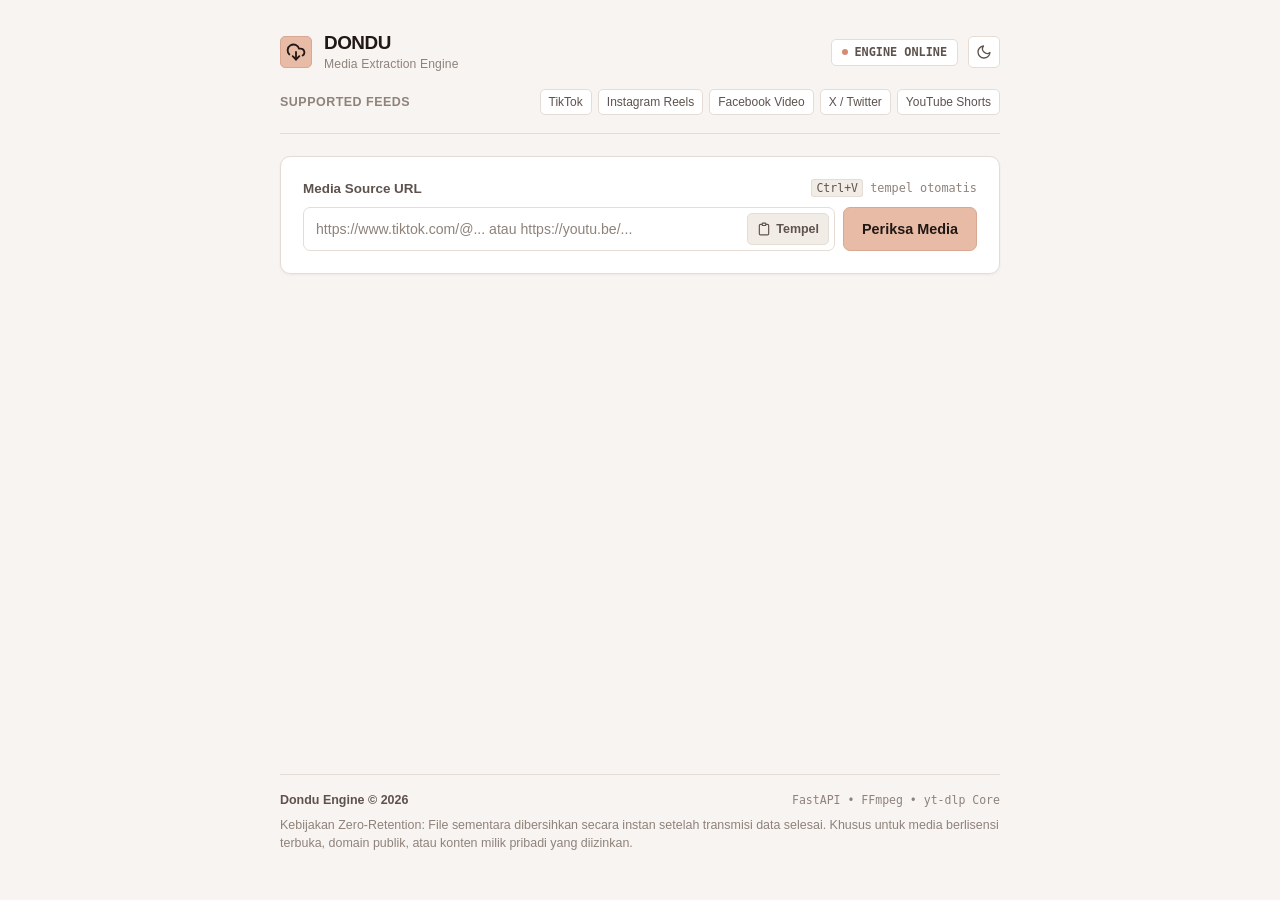
==== static/index.html @ 4f17fe21 "feat(ui): eliminate green and gradients, adopt flat #E8BBA6 palette, remove boilerplate and enforce " ====
<!DOCTYPE html>
<html lang="id">
<head>
  <meta charset="UTF-8" />
  <meta name="viewport" content="width=device-width, initial-scale=1.0" />
  <meta name="description" content="Dondu — Enterprise Media Transcoding & Downloader untuk TikTok, Instagram, Facebook, X, dan YouTube." />
  <meta name="theme-color" content="#E8BBA6" />
  <title>Dondu — Media Extraction &amp; Transcoding Engine</title>
  <link rel="stylesheet" href="/static/styles.css" />
</head>
<body>
  <div class="page-shell">
    <!-- Header & Brand Bar -->
    <header class="site-header">
      <div class="header-top">
        <a href="/" class="brand-block" aria-label="Dondu Beranda">
          <div class="brand-mark" aria-hidden="true">
            <svg viewBox="0 0 24 24" width="20" height="20" fill="none" stroke="currentColor" stroke-width="2.2" stroke-linecap="round" stroke-linejoin="round">
              <path d="M4 14.899A7 7 0 1 1 15.71 8h1.79a4.5 4.5 0 0 1 2.5 8.242"></path>
              <path d="M12 12v9"></path>
              <path d="m8 17 4 4 4-4"></path>
            </svg>
          </div>
          <div class="brand-text">
            <span class="brand-wordmark">DONDU</span>
            <span class="brand-sub">Media Extraction Engine</span>
          </div>
        </a>

        <div class="header-meta">
          <div class="status-badge" title="Status Layanan">
            <span class="status-indicator" aria-hidden="true"></span>
            <span>ENGINE ONLINE</span>
          </div>
          <button type="button" id="themeToggleBtn" class="theme-toggle" aria-label="Ganti mode tampilan" title="Ganti tema tampilan">
            <svg class="icon-sun" viewBox="0 0 24 24" width="16" height="16" fill="none" stroke="currentColor" stroke-width="2" stroke-linecap="round" stroke-linejoin="round" aria-hidden="true">
              <circle cx="12" cy="12" r="4"></circle>
              <path d="M12 2v2M12 20v2M4.93 4.93l1.41 1.41M17.66 17.66l1.41 1.41M2 12h2M20 12h2M6.34 17.66l-1.41 1.41M19.07 4.93l-1.41 1.41"></path>
            </svg>
            <svg class="icon-moon" viewBox="0 0 24 24" width="16" height="16" fill="none" stroke="currentColor" stroke-width="2" stroke-linecap="round" stroke-linejoin="round" aria-hidden="true">
              <path d="M21 12.79A9 9 0 1 1 11.21 3 7 7 0 0 0 21 12.79z"></path>
            </svg>
            <span class="sr-only">Tema</span>
          </button>
        </div>
      </div>

      <!-- Platform Matrix Support -->
      <div class="platform-row" aria-label="Platform yang didukung">
        <span class="platform-label">Supported Feeds</span>
        <div class="platform-chips">
          <span class="chip">TikTok</span>
          <span class="chip">Instagram Reels</span>
          <span class="chip">Facebook Video</span>
          <span class="chip">X / Twitter</span>
          <span class="chip">YouTube Shorts</span>
        </div>
      </div>
    </header>

    <!-- Main Workspace -->
    <main class="main-content">
      <!-- Search & Inspection Terminal -->
      <section class="card search-card" aria-labelledby="searchHeaderTitle">
        <div class="search-header">
          <label for="urlInput" id="searchHeaderTitle" class="input-label">Media Source URL</label>
          <span id="shortcutHint" class="shortcut-hint"><kbd>Ctrl+V</kbd> tempel otomatis</span>
        </div>
        <form id="checkForm" novalidate>
          <div class="input-group">
            <div class="input-wrapper">
              <input
                type="url"
                id="urlInput"
                name="url"
                class="url-input"
                placeholder="https://www.tiktok.com/@... atau https://youtu.be/..."
                autocomplete="off"
                autocapitalize="off"
                spellcheck="false"
                required
              />
              <button
                type="button"
                id="pasteInputBtn"
                class="paste-action-btn"
                aria-label="Tempel tautan dari clipboard"
                title="Tempel dari clipboard"
              >
                <svg viewBox="0 0 24 24" width="14" height="14" fill="none" stroke="currentColor" stroke-width="2" stroke-linecap="round" stroke-linejoin="round" aria-hidden="true">
                  <rect x="9" y="2" width="6" height="4" rx="1"></rect>
                  <path d="M8 4H6a2 2 0 0 0-2 2v14a2 2 0 0 0 2 2h12a2 2 0 0 0 2-2V6a2 2 0 0 0-2-2h-2"></path>
                </svg>
                <span>Tempel</span>
              </button>
              <button
                type="button"
                id="clearInputBtn"
                class="clear-action-btn hidden"
                aria-label="Bersihkan tautan"
                title="Hapus tautan"
              >
                <svg viewBox="0 0 24 24" width="14" height="14" fill="none" stroke="currentColor" stroke-width="2" stroke-linecap="round" stroke-linejoin="round">
                  <line x1="18" y1="6" x2="6" y2="18"></line>
                  <line x1="6" y1="6" x2="18" y2="18"></line>
                </svg>
              </button>
            </div>

            <button type="submit" id="checkBtn" class="btn btn-primary btn-inspect">
              <span id="checkBtnSpinner" class="spinner hidden" aria-hidden="true"></span>
              <span id="checkBtnText">Periksa Media</span>
            </button>
          </div>
        </form>

        <!-- System Notification / Error Alert -->
        <div id="alertBox" class="alert-box hidden" role="alert" aria-live="polite">
          <svg class="alert-icon" viewBox="0 0 24 24" width="18" height="18" fill="none" stroke="currentColor" stroke-width="2" stroke-linecap="round" stroke-linejoin="round" aria-hidden="true">
            <circle cx="12" cy="12" r="10"></circle>
            <line x1="12" y1="8" x2="12" y2="12"></line>
            <line x1="12" y1="16" x2="12.01" y2="16"></line>
          </svg>
          <p id="alertMessage" class="alert-text"></p>
        </div>
      </section>

      <!-- Media Inspector & Transcoding Controls -->
      <section id="previewSection" class="card preview-card hidden" aria-live="polite">
        <div class="inspector-grid">
          <div class="thumbnail-panel">
            <img id="previewThumbnail" class="thumbnail-img hidden" alt="Thumbnail pratinjau media" referrerpolicy="no-referrer" />
            <div id="thumbnailFallback" class="thumbnail-fallback" aria-hidden="true">
              <svg viewBox="0 0 48 48" width="38" height="38" fill="none" stroke="currentColor" stroke-width="2" stroke-linecap="round" stroke-linejoin="round">
                <rect x="6" y="10" width="36" height="28" rx="4"></rect>
                <polygon points="20 18 31 24 20 30 20 18"></polygon>
              </svg>
            </div>
            <span id="previewDuration" class="badge-duration">00:00</span>
          </div>

          <div class="specs-panel">
            <div class="meta-header-row">
              <span id="previewPlatform" class="badge-platform">YOUTUBE</span>
            </div>
            <h2 id="previewTitle" class="media-title">Judul Media</h2>
            <p id="previewUploader" class="media-uploader">Kreator</p>
            <div class="specs-table">
              <span class="spec-key">Output Codec:</span>
              <span class="spec-val" id="specCodec">H.264 / AAC Universal</span>
              <span class="spec-key">Status Aliran:</span>
              <span class="spec-val" id="specStatus">Verified &amp; Ready</span>
            </div>
          </div>
        </div>

        <hr class="divider" />

        <!-- Format & Quality Configuration -->
        <div class="transcode-grid">
          <div class="control-field">
            <span class="control-label" id="formatToggleLabel">Format Ekstraksi</span>
            <div class="segmented-control" role="tablist" aria-labelledby="formatToggleLabel">
              <button
                type="button"
                id="toggleVideoBtn"
                class="segment-btn active"
                role="tab"
                aria-selected="true"
                data-format="video"
              >
                <svg viewBox="0 0 24 24" width="16" height="16" fill="none" stroke="currentColor" stroke-width="2" stroke-linecap="round" stroke-linejoin="round" aria-hidden="true">
                  <rect x="2" y="4" width="20" height="16" rx="3"></rect>
                  <polygon points="10 9 15 12 10 15 10 9"></polygon>
                </svg>
                <span>Video (MP4)</span>
              </button>
              <button
                type="button"
                id="toggleAudioBtn"
                class="segment-btn"
                role="tab"
                aria-selected="false"
                data-format="audio"
              >
                <svg viewBox="0 0 24 24" width="16" height="16" fill="none" stroke="currentColor" stroke-width="2" stroke-linecap="round" stroke-linejoin="round" aria-hidden="true">
                  <path d="M9 18V5l12-2v13"></path>
                  <circle cx="6" cy="18" r="3"></circle>
                  <circle cx="18" cy="16" r="3"></circle>
                </svg>
                <span>Audio (MP3)</span>
              </button>
            </div>
          </div>

          <div class="control-field">
            <label for="qualitySelect" id="qualitySelectLabel" class="control-label">Resolusi Video</label>
            <div class="select-wrapper">
              <select id="qualitySelect" class="quality-select"></select>
              <svg class="select-chevron" viewBox="0 0 24 24" width="16" height="16" fill="none" stroke="currentColor" stroke-width="2" stroke-linecap="round" stroke-linejoin="round" aria-hidden="true">
                <polyline points="6 9 12 15 18 9"></polyline>
              </svg>
            </div>
          </div>
        </div>

        <!-- Pipeline Real-Time Progress Track (Solid Flat) -->
        <div id="progressContainer" class="pipeline-card hidden" aria-live="polite">
          <div class="pipeline-header">
            <span id="progressStatusText" class="pipeline-status">Menyiapkan pipeline unduhan...</span>
            <span id="progressPercentText" class="pipeline-percent">0%</span>
          </div>
          <div class="progress-track" role="progressbar" aria-valuemin="0" aria-valuemax="100" aria-valuenow="0" id="progressBarTrack">
            <div id="progressBarFill" class="progress-fill" style="width: 0%"></div>
          </div>
        </div>

        <!-- Primary Execution Button -->
        <button type="button" id="downloadBtn" class="btn btn-primary btn-download">
          <svg id="downloadBtnIcon" viewBox="0 0 24 24" width="18" height="18" fill="none" stroke="currentColor" stroke-width="2.2" stroke-linecap="round" stroke-linejoin="round" aria-hidden="true">
            <path d="M21 15v4a2 2 0 0 1-2 2H5a2 2 0 0 1-2-2v-4"></path>
            <polyline points="7 10 12 15 17 10"></polyline>
            <line x1="12" y1="15" x2="12" y2="3"></line>
          </svg>
          <span id="downloadBtnSpinner" class="spinner hidden" aria-hidden="true"></span>
          <span id="downloadBtnText">Mulai Unduh &amp; Transcoding</span>
        </button>
      </section>
    </main>

    <!-- Enterprise Footer & Compliance -->
    <footer class="site-footer">
      <div class="footer-top-row">
        <span class="footer-copy">Dondu Engine &copy; <span id="currentYear">2026</span></span>
        <span class="footer-specs">FastAPI &bull; FFmpeg &bull; yt-dlp Core</span>
      </div>
      <p class="footer-legal">
        Kebijakan Zero-Retention: File sementara dibersihkan secara instan setelah transmisi data selesai. Khusus untuk media berlisensi terbuka, domain publik, atau konten milik pribadi yang diizinkan.
      </p>
    </footer>
  </div>

  <script src="/static/app.js"></script>
</body>
</html>
---- static/styles.css ----
:root {
  /* Brand Accent: Solid Warm Terracotta/Peach from Reference Image (Strictly Flat, No Gradients) */
  --accent: #E8BBA6;
  --accent-hover: #DFAD97;
  --accent-active: #D49D87;
  --accent-dark: #A85A42;
  --accent-soft: rgba(232, 187, 166, 0.22);
  --accent-border: #D8A892;
  --accent-contrast: #211815;

  /* Status Colors (Solid Flat) */
  --status-online: #D68C72;
  --danger-bg: #FDF3F2;
  --danger-border: #F3C7C2;
  --danger-text: #96281D;

  /* Light Theme (Default) */
  --bg-page: #F8F4F1;
  --bg-card: #FFFFFF;
  --bg-subtle: #F2ECE7;
  --bg-input: #FFFFFF;
  --text-primary: #211815;
  --text-secondary: #5E524D;
  --text-muted: #8E827B;
  --border-color: #E5DCD6;
  --border-focus: #C7795D;
  --focus-ring: rgba(199, 121, 93, 0.25);
  --shadow-card: 0 1px 3px rgba(33, 24, 21, 0.05);
  --shadow-sm: 0 1px 2px rgba(33, 24, 21, 0.04);

  /* Enterprise Geometric Radii */
  --radius-lg: 10px;
  --radius-md: 7px;
  --radius-sm: 5px;

  /* Font Stacks */
  --font-sans: -apple-system, BlinkMacSystemFont, "Segoe UI", Roboto, "Inter", "Helvetica Neue", Arial, sans-serif;
  --font-mono: ui-monospace, "SF Mono", "Segoe UI Mono", Menlo, Consolas, monospace;
}

@media (prefers-color-scheme: dark) {
  :root:not([data-theme="light"]) {
    --bg-page: #151211;
    --bg-card: #1D1817;
    --bg-subtle: #26201E;
    --bg-input: #191413;
    --text-primary: #F7F2EF;
    --text-secondary: #C6BBB5;
    --text-muted: #8F827B;
    --border-color: #312724;
    --border-focus: #E8BBA6;
    --focus-ring: rgba(232, 187, 166, 0.3);
    --shadow-card: 0 1px 3px rgba(0, 0, 0, 0.4);
    --shadow-sm: 0 1px 2px rgba(0, 0, 0, 0.3);

    --danger-bg: #2D1614;
    --danger-border: #57221E;
    --danger-text: #FCA5A5;

    --accent-contrast: #181210;
    --accent-soft: rgba(232, 187, 166, 0.16);
    --accent-border: rgba(232, 187, 166, 0.38);
    --accent-hover: #F0C7B5;
    --accent-active: #DDAA95;
  }
}

:root[data-theme="dark"] {
  --bg-page: #151211;
  --bg-card: #1D1817;
  --bg-subtle: #26201E;
  --bg-input: #191413;
  --text-primary: #F7F2EF;
  --text-secondary: #C6BBB5;
  --text-muted: #8F827B;
  --border-color: #312724;
  --border-focus: #E8BBA6;
  --focus-ring: rgba(232, 187, 166, 0.3);
  --shadow-card: 0 1px 3px rgba(0, 0, 0, 0.4);
  --shadow-sm: 0 1px 2px rgba(0, 0, 0, 0.3);

  --danger-bg: #2D1614;
  --danger-border: #57221E;
  --danger-text: #FCA5A5;

  --accent-contrast: #181210;
  --accent-soft: rgba(232, 187, 166, 0.16);
  --accent-border: rgba(232, 187, 166, 0.38);
  --accent-hover: #F0C7B5;
  --accent-active: #DDAA95;
}

*,
*::before,
*::after {
  box-sizing: border-box;
  margin: 0;
  padding: 0;
}

html {
  font-family: var(--font-sans);
  -webkit-text-size-adjust: 100%;
  color-scheme: light dark;
}

:root[data-theme="light"] {
  color-scheme: light;
}

:root[data-theme="dark"] {
  color-scheme: dark;
}

body {
  background-color: var(--bg-page);
  color: var(--text-primary);
  min-height: 100dvh;
  line-height: 1.5;
  -webkit-font-smoothing: antialiased;
  -moz-osx-font-smoothing: grayscale;
}

.sr-only {
  position: absolute;
  width: 1px;
  height: 1px;
  padding: 0;
  margin: -1px;
  overflow: hidden;
  clip: rect(0, 0, 0, 0);
  white-space: nowrap;
  border: 0;
}

.hidden {
  display: none !important;
}

/* Page Shell & Architecture */
.page-shell {
  max-width: 760px;
  margin: 0 auto;
  padding: 24px 16px 36px;
  min-height: 100dvh;
  display: flex;
  flex-direction: column;
  gap: 20px;
}

/* Header & Top Bar */
.site-header {
  display: flex;
  flex-direction: column;
  gap: 16px;
  border-bottom: 1px solid var(--border-color);
  padding-bottom: 18px;
}

.header-top {
  display: flex;
  align-items: center;
  justify-content: space-between;
  width: 100%;
}

.brand-block {
  display: flex;
  align-items: center;
  gap: 12px;
  text-decoration: none;
  color: var(--text-primary);
}

.brand-mark {
  width: 32px;
  height: 32px;
  background-color: var(--accent);
  color: var(--accent-contrast);
  border: 1px solid var(--accent-border);
  border-radius: var(--radius-sm);
  display: inline-flex;
  align-items: center;
  justify-content: center;
  flex-shrink: 0;
}

.brand-text {
  display: flex;
  flex-direction: column;
}

.brand-wordmark {
  font-size: 1.18rem;
  font-weight: 700;
  letter-spacing: -0.025em;
  line-height: 1.2;
}

.brand-sub {
  font-size: 0.76rem;
  font-weight: 500;
  color: var(--text-muted);
  letter-spacing: 0.01em;
}

.header-meta {
  display: flex;
  align-items: center;
  gap: 10px;
}

.status-badge {
  display: inline-flex;
  align-items: center;
  gap: 6px;
  font-size: 0.74rem;
  font-weight: 600;
  color: var(--text-secondary);
  background-color: var(--bg-card);
  border: 1px solid var(--border-color);
  padding: 4px 10px;
  border-radius: var(--radius-sm);
  font-family: var(--font-mono);
}

.status-indicator {
  width: 6px;
  height: 6px;
  border-radius: 50%;
  background-color: var(--status-online);
  display: inline-block;
}

.theme-toggle {
  background-color: var(--bg-card);
  color: var(--text-secondary);
  border: 1px solid var(--border-color);
  border-radius: var(--radius-sm);
  width: 32px;
  height: 32px;
  display: inline-flex;
  align-items: center;
  justify-content: center;
  cursor: pointer;
  transition: border-color 0.15s ease, color 0.15s ease;
}

.theme-toggle:hover {
  border-color: var(--border-focus);
  color: var(--text-primary);
}

:root[data-theme="dark"] .icon-moon {
  display: none;
}

:root[data-theme="light"] .icon-sun {
  display: none;
}

@media (prefers-color-scheme: dark) {
  :root:not([data-theme="light"]) .icon-moon {
    display: none;
  }
}

@media (prefers-color-scheme: light) {
  :root:not([data-theme="dark"]) .icon-sun {
    display: none;
  }
}

/* Platform Matrix Bar */
.platform-row {
  display: flex;
  align-items: center;
  justify-content: space-between;
  flex-wrap: wrap;
  gap: 8px;
}

.platform-label {
  font-size: 0.78rem;
  font-weight: 600;
  color: var(--text-muted);
  text-transform: uppercase;
  letter-spacing: 0.04em;
}

.platform-chips {
  display: flex;
  flex-wrap: wrap;
  gap: 6px;
}

.chip {
  font-size: 0.75rem;
  font-weight: 500;
  color: var(--text-secondary);
  background-color: var(--bg-card);
  border: 1px solid var(--border-color);
  padding: 3px 8px;
  border-radius: var(--radius-sm);
}

/* Main Content Area */
.main-content {
  display: flex;
  flex-direction: column;
  gap: 18px;
  flex: 1;
}

/* Enterprise Surface Cards (Solid Flat, No Gradients) */
.card {
  background-color: var(--bg-card);
  border: 1px solid var(--border-color);
  border-radius: var(--radius-lg);
  padding: 18px;
  box-shadow: var(--shadow-card);
}

.search-header {
  display: flex;
  justify-content: space-between;
  align-items: center;
  margin-bottom: 8px;
}

.input-label {
  font-size: 0.84rem;
  font-weight: 600;
  color: var(--text-secondary);
}

.shortcut-hint {
  font-size: 0.74rem;
  color: var(--text-muted);
  font-family: var(--font-mono);
}

.shortcut-hint kbd {
  background-color: var(--bg-subtle);
  border: 1px solid var(--border-color);
  border-radius: 3px;
  padding: 1px 4px;
  font-size: 0.72rem;
  color: var(--text-secondary);
}

.input-group {
  display: flex;
  flex-direction: column;
  gap: 8px;
}

.input-wrapper {
  position: relative;
  display: flex;
  align-items: center;
  width: 100%;
}

.url-input {
  width: 100%;
  height: 44px;
  padding: 0 94px 0 12px;
  font-size: 0.92rem;
  font-family: var(--font-sans);
  color: var(--text-primary);
  background-color: var(--bg-input);
  border: 1px solid var(--border-color);
  border-radius: var(--radius-md);
  outline: none;
  transition: border-color 0.15s ease, box-shadow 0.15s ease;
}

.url-input.has-value {
  padding-right: 40px;
}

.url-input::placeholder {
  color: var(--text-muted);
  font-size: 0.88rem;
}

.url-input:focus {
  border-color: var(--border-focus);
  box-shadow: 0 0 0 2px var(--focus-ring);
}

.paste-action-btn {
  position: absolute;
  right: 6px;
  height: 32px;
  padding: 0 9px;
  border: 1px solid var(--border-color);
  border-radius: var(--radius-sm);
  background-color: var(--bg-subtle);
  color: var(--text-secondary);
  font-size: 0.78rem;
  font-weight: 600;
  display: inline-flex;
  align-items: center;
  gap: 5px;
  cursor: pointer;
  transition: border-color 0.15s ease, color 0.15s ease, background-color 0.15s ease;
}

.paste-action-btn:hover {
  border-color: var(--border-focus);
  color: var(--text-primary);
}

.clear-action-btn {
  position: absolute;
  right: 8px;
  width: 28px;
  height: 28px;
  border: 1px solid var(--border-color);
  border-radius: var(--radius-sm);
  background-color: var(--bg-subtle);
  color: var(--text-muted);
  display: inline-flex;
  align-items: center;
  justify-content: center;
  cursor: pointer;
  transition: color 0.15s ease, border-color 0.15s ease;
}

.clear-action-btn:hover {
  color: var(--text-primary);
  border-color: var(--border-focus);
}

/* Action Buttons */
.btn {
  height: 44px;
  padding: 0 18px;
  font-size: 0.9rem;
  font-weight: 600;
  font-family: var(--font-sans);
  border-radius: var(--radius-md);
  border: 1px solid transparent;
  display: inline-flex;
  align-items: center;
  justify-content: center;
  gap: 8px;
  cursor: pointer;
  transition: background-color 0.15s ease, border-color 0.15s ease, opacity 0.15s ease;
  white-space: nowrap;
}

.btn-primary {
  background-color: var(--accent);
  color: var(--accent-contrast);
  border-color: var(--accent-border);
}

.btn-primary:hover:not(:disabled) {
  background-color: var(--accent-hover);
}

.btn-primary:active:not(:disabled) {
  background-color: var(--accent-active);
}

.btn:disabled {
  opacity: 0.6;
  cursor: not-allowed;
}

.btn:focus-visible,
.segment-btn:focus-visible,
.theme-toggle:focus-visible,
.paste-action-btn:focus-visible,
.clear-action-btn:focus-visible {
  outline: 2px solid var(--border-focus);
  outline-offset: 2px;
}

/* Alert Box (Solid, Flat) */
.alert-box {
  margin-top: 12px;
  padding: 10px 12px;
  border-radius: var(--radius-md);
  background-color: var(--danger-bg);
  border: 1px solid var(--danger-border);
  color: var(--danger-text);
  display: flex;
  align-items: flex-start;
  gap: 10px;
  font-size: 0.86rem;
  line-height: 1.45;
}

.alert-icon {
  flex-shrink: 0;
  margin-top: 2px;
}

/* Media Inspector Card */
.preview-card {
  display: flex;
  flex-direction: column;
  gap: 16px;
}

.inspector-grid {
  display: flex;
  flex-direction: column;
  gap: 14px;
}

.thumbnail-panel {
  position: relative;
  width: 100%;
  aspect-ratio: 16 / 9;
  background-color: var(--bg-subtle);
  border-radius: var(--radius-md);
  overflow: hidden;
  display: flex;
  align-items: center;
  justify-content: center;
  border: 1px solid var(--border-color);
}

.thumbnail-img {
  width: 100%;
  height: 100%;
  object-fit: cover;
}

.thumbnail-fallback {
  color: var(--text-muted);
  display: flex;
  align-items: center;
  justify-content: center;
}

.badge-duration {
  position: absolute;
  bottom: 8px;
  right: 8px;
  background-color: rgba(21, 18, 17, 0.9);
  color: #FFFFFF;
  font-size: 0.72rem;
  font-weight: 600;
  font-family: var(--font-mono);
  padding: 2px 7px;
  border-radius: var(--radius-sm);
  font-variant-numeric: tabular-nums;
  border: 1px solid rgba(255, 255, 255, 0.15);
}

.specs-panel {
  display: flex;
  flex-direction: column;
  gap: 8px;
}

.meta-header-row {
  display: flex;
  align-items: center;
  gap: 8px;
}

.badge-platform {
  display: inline-block;
  font-size: 0.72rem;
  font-weight: 600;
  font-family: var(--font-mono);
  color: var(--accent-contrast);
  background-color: var(--accent);
  border: 1px solid var(--accent-border);
  padding: 2px 8px;
  border-radius: var(--radius-sm);
  text-transform: uppercase;
  letter-spacing: 0.04em;
}

.media-title {
  font-size: 1.04rem;
  font-weight: 700;
  line-height: 1.35;
  letter-spacing: -0.015em;
  color: var(--text-primary);
  display: -webkit-box;
  -webkit-line-clamp: 2;
  -webkit-box-orient: vertical;
  overflow: hidden;
}

.media-uploader {
  font-size: 0.84rem;
  color: var(--text-secondary);
  font-weight: 500;
}

.specs-table {
  display: grid;
  grid-template-columns: auto 1fr;
  gap: 4px 12px;
  font-size: 0.78rem;
  padding-top: 6px;
  border-top: 1px solid var(--border-color);
  font-family: var(--font-mono);
}

.spec-key {
  color: var(--text-muted);
}

.spec-val {
  color: var(--text-secondary);
  font-weight: 600;
}

.divider {
  border: none;
  border-top: 1px solid var(--border-color);
  margin: 0;
}

/* Transcoding Configuration */
.transcode-grid {
  display: grid;
  grid-template-columns: 1fr;
  gap: 12px;
}

.control-field {
  display: flex;
  flex-direction: column;
  gap: 6px;
}

.control-label {
  font-size: 0.8rem;
  font-weight: 600;
  color: var(--text-secondary);
}

/* Segmented Control (Flat Solid Tabs) */
.segmented-control {
  display: grid;
  grid-template-columns: 1fr 1fr;
  background-color: var(--bg-subtle);
  padding: 3px;
  border-radius: var(--radius-md);
  border: 1px solid var(--border-color);
  gap: 3px;
}

.segment-btn {
  height: 38px;
  border: 1px solid transparent;
  border-radius: var(--radius-sm);
  background: transparent;
  color: var(--text-secondary);
  font-size: 0.84rem;
  font-weight: 600;
  font-family: var(--font-sans);
  display: inline-flex;
  align-items: center;
  justify-content: center;
  gap: 6px;
  cursor: pointer;
  transition: background-color 0.15s ease, color 0.15s ease, border-color 0.15s ease;
}

.segment-btn.active {
  background-color: var(--bg-card);
  color: var(--text-primary);
  border-color: var(--border-color);
  box-shadow: var(--shadow-sm);
}

.select-wrapper {
  position: relative;
  display: flex;
  align-items: center;
}

.quality-select {
  width: 100%;
  height: 44px;
  padding: 0 36px 0 12px;
  font-size: 0.9rem;
  font-weight: 500;
  font-family: var(--font-sans);
  color: var(--text-primary);
  background-color: var(--bg-input);
  border: 1px solid var(--border-color);
  border-radius: var(--radius-md);
  appearance: none;
  cursor: pointer;
  outline: none;
  transition: border-color 0.15s ease, box-shadow 0.15s ease;
}

.quality-select:focus {
  border-color: var(--border-focus);
  box-shadow: 0 0 0 2px var(--focus-ring);
}

.select-chevron {
  position: absolute;
  right: 12px;
  color: var(--text-muted);
  pointer-events: none;
}

/* Pipeline Progress (Solid Flat, No Gradients) */
.pipeline-card {
  background-color: var(--bg-subtle);
  border: 1px solid var(--border-color);
  border-radius: var(--radius-md);
  padding: 12px 14px;
  display: flex;
  flex-direction: column;
  gap: 10px;
}

.pipeline-header {
  display: flex;
  justify-content: space-between;
  align-items: center;
  gap: 8px;
  font-size: 0.82rem;
  font-weight: 600;
}

.pipeline-status {
  color: var(--text-secondary);
}

.pipeline-percent {
  color: var(--accent-dark);
  font-family: var(--font-mono);
  font-variant-numeric: tabular-nums;
  font-weight: 700;
}

:root[data-theme="dark"] .pipeline-percent {
  color: var(--accent);
}

.progress-track {
  width: 100%;
  height: 6px;
  background-color: var(--border-color);
  border-radius: var(--radius-sm);
  overflow: hidden;
}

.progress-fill {
  height: 100%;
  background-color: var(--accent-dark);
  border-radius: var(--radius-sm);
  transition: width 0.25s linear;
}

:root[data-theme="dark"] .progress-fill {
  background-color: var(--accent);
}

.btn-download {
  width: 100%;
  height: 46px;
  font-size: 0.95rem;
}

/* Solid Minimalist Spinner */
.spinner {
  width: 16px;
  height: 16px;
  border: 2px solid rgba(33, 24, 21, 0.25);
  border-top-color: var(--accent-contrast);
  border-radius: 50%;
  animation: spin 0.75s linear infinite;
}

:root[data-theme="dark"] .spinner {
  border-color: rgba(24, 18, 16, 0.35);
  border-top-color: var(--accent-contrast);
}

@keyframes spin {
  to {
    transform: rotate(360deg);
  }
}

/* Footer & Compliance */
.site-footer {
  margin-top: auto;
  padding-top: 16px;
  display: flex;
  flex-direction: column;
  gap: 6px;
  border-top: 1px solid var(--border-color);
  font-size: 0.78rem;
  color: var(--text-muted);
}

.footer-top-row {
  display: flex;
  justify-content: space-between;
  align-items: center;
  flex-wrap: wrap;
  gap: 8px;
}

.footer-copy {
  font-weight: 600;
  color: var(--text-secondary);
}

.footer-specs {
  font-family: var(--font-mono);
  font-size: 0.72rem;
}

.footer-legal {
  line-height: 1.45;
}

/* Responsive Grid Adjustments */
@media (min-width: 580px) {
  .page-shell {
    padding: 32px 20px 48px;
    gap: 22px;
  }

  .card {
    padding: 22px;
  }

  .input-group {
    flex-direction: row;
  }

  .btn-inspect {
    width: auto;
  }

  .inspector-grid {
    flex-direction: row;
    align-items: flex-start;
  }

  .thumbnail-panel {
    width: 220px;
    flex-shrink: 0;
  }

  .transcode-grid {
    grid-template-columns: 1fr 1fr;
  }
}
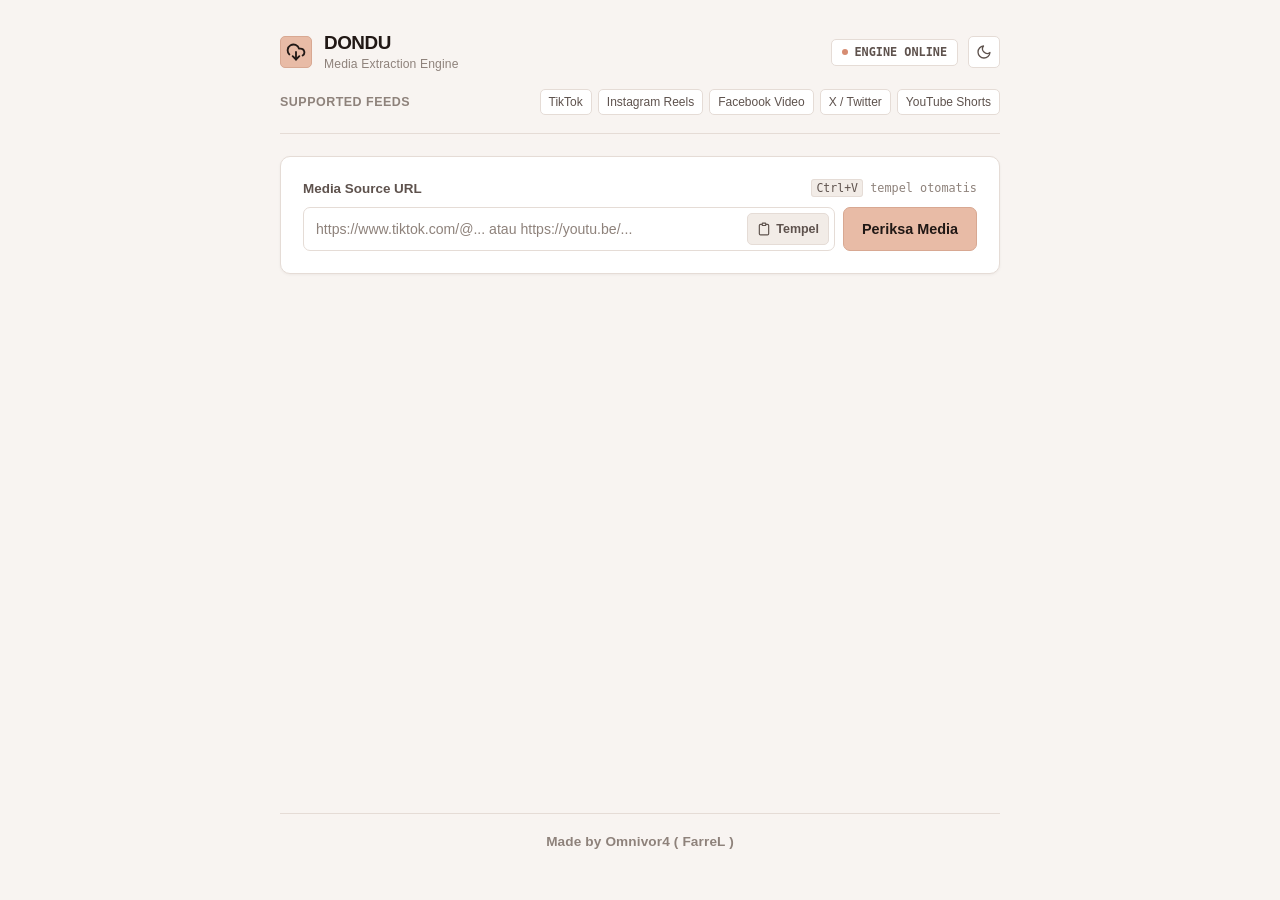
==== commit b6640858: "style(footer): update footer credit to 'Made by Omnivor4 ( FarreL )'" ====
--- a/static/index.html
+++ b/static/index.html
@@ -228,15 +228,10 @@
       </section>
     </main>
 
-    <!-- Enterprise Footer & Compliance -->
+    <!-- Footer -->
     <footer class="site-footer">
-      <div class="footer-top-row">
-        <span class="footer-copy">Dondu Engine &copy; <span id="currentYear">2026</span></span>
-        <span class="footer-specs">FastAPI &bull; FFmpeg &bull; yt-dlp Core</span>
-      </div>
-      <p class="footer-legal">
-        Kebijakan Zero-Retention: File sementara dibersihkan secara instan setelah transmisi data selesai. Khusus untuk media berlisensi terbuka, domain publik, atau konten milik pribadi yang diizinkan.
-      </p>
+      <p class="footer-copy">Made by Omnivor4 ( FarreL )</p>
+      <span id="currentYear" class="hidden">2026</span>
     </footer>
   </div>
 
--- a/static/styles.css
+++ b/static/styles.css
@@ -793,38 +793,22 @@
   }
 }
 
-/* Footer & Compliance */
+/* Footer */
 .site-footer {
   margin-top: auto;
-  padding-top: 16px;
-  display: flex;
-  flex-direction: column;
-  gap: 6px;
+  padding-top: 18px;
+  display: flex;
+  align-items: center;
+  justify-content: center;
+  text-align: center;
   border-top: 1px solid var(--border-color);
-  font-size: 0.78rem;
+  font-size: 0.85rem;
+}
+
+.footer-copy {
+  font-weight: 600;
   color: var(--text-muted);
-}
-
-.footer-top-row {
-  display: flex;
-  justify-content: space-between;
-  align-items: center;
-  flex-wrap: wrap;
-  gap: 8px;
-}
-
-.footer-copy {
-  font-weight: 600;
-  color: var(--text-secondary);
-}
-
-.footer-specs {
-  font-family: var(--font-mono);
-  font-size: 0.72rem;
-}
-
-.footer-legal {
-  line-height: 1.45;
+  letter-spacing: 0.01em;
 }
 
 /* Responsive Grid Adjustments */
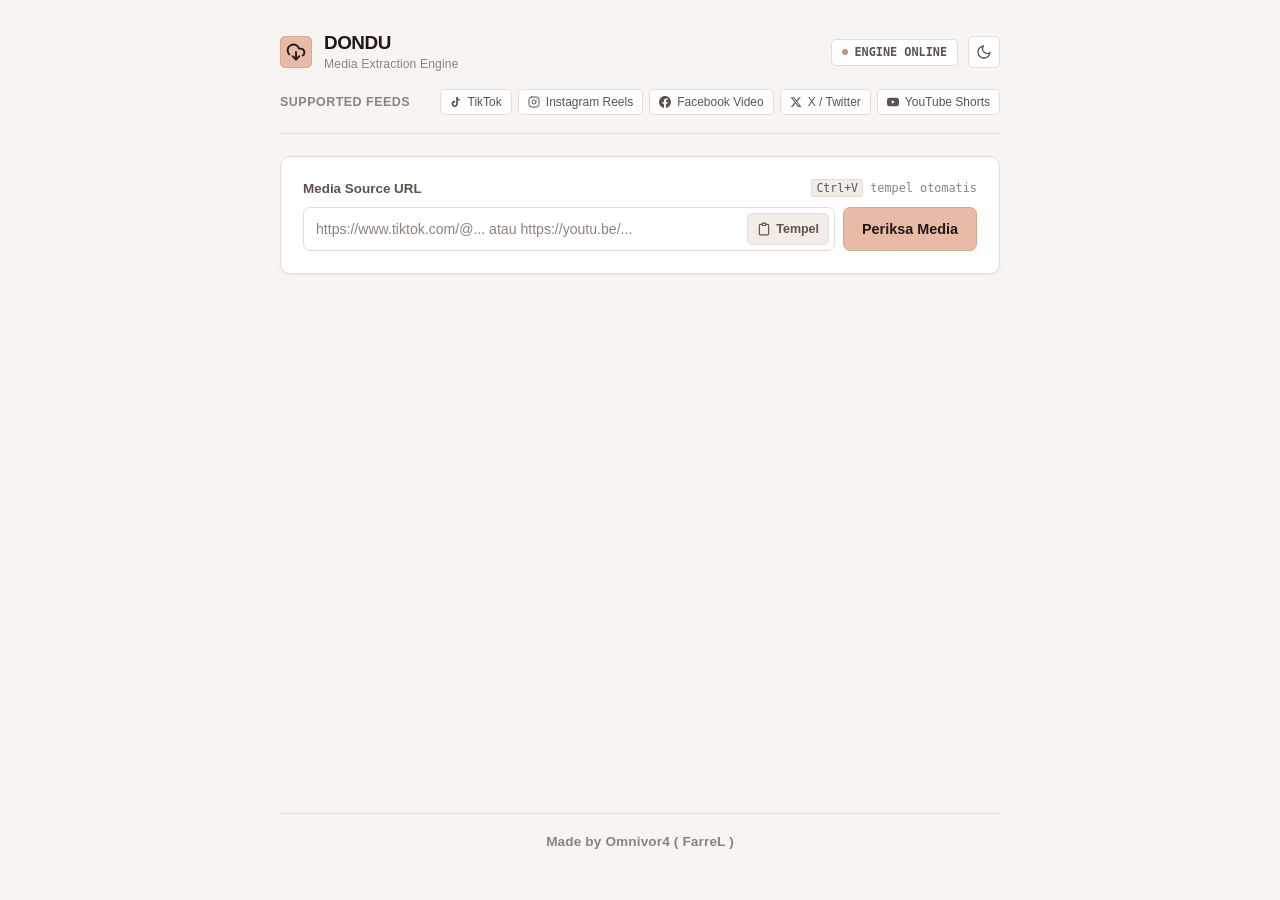
==== commit bfd4a960: "feat(ui): add inline svg platform logos to supported feeds chips" ====
--- a/static/index.html
+++ b/static/index.html
@@ -49,11 +49,38 @@
       <div class="platform-row" aria-label="Platform yang didukung">
         <span class="platform-label">Supported Feeds</span>
         <div class="platform-chips">
-          <span class="chip">TikTok</span>
-          <span class="chip">Instagram Reels</span>
-          <span class="chip">Facebook Video</span>
-          <span class="chip">X / Twitter</span>
-          <span class="chip">YouTube Shorts</span>
+          <span class="chip">
+            <svg class="chip-icon" viewBox="0 0 24 24" fill="currentColor" aria-hidden="true">
+              <path d="M19.59 6.69a4.83 4.83 0 0 1-3.77-4.25V2h-3.45v13.67a2.89 2.89 0 0 1-5.2 1.74 2.89 2.89 0 0 1 2.31-4.64c.29 0 .58.04.85.12V9.36a6.34 6.34 0 0 0-.85-.06A6.34 6.34 0 0 0 3.14 15.64a6.34 6.34 0 0 0 10.74 4.54c1.19-1.19 1.86-2.8 1.86-4.54V8.5a8.28 8.28 0 0 0 3.85.94v-2.75z"/>
+            </svg>
+            <span>TikTok</span>
+          </span>
+          <span class="chip">
+            <svg class="chip-icon" viewBox="0 0 24 24" fill="none" stroke="currentColor" stroke-width="2" stroke-linecap="round" stroke-linejoin="round" aria-hidden="true">
+              <rect x="2" y="2" width="20" height="20" rx="5" ry="5"/>
+              <path d="M16 11.37A4 4 0 1 1 12.63 8 4 4 0 0 1 16 11.37z"/>
+              <line x1="17.5" y1="6.5" x2="17.51" y2="6.5"/>
+            </svg>
+            <span>Instagram Reels</span>
+          </span>
+          <span class="chip">
+            <svg class="chip-icon" viewBox="0 0 24 24" fill="currentColor" aria-hidden="true">
+              <path d="M24 12.073c0-6.627-5.373-12-12-12s-12 5.373-12 12c0 5.99 4.388 10.954 10.125 11.854v-8.385H7.078v-3.47h3.047V9.43c0-3.007 1.792-4.669 4.533-4.669 1.312 0 2.686.235 2.686.235v2.953H15.83c-1.491 0-1.956.925-1.956 1.874v2.25h3.328l-.532 3.47h-2.796v8.385C19.612 23.027 24 18.062 24 12.073z"/>
+            </svg>
+            <span>Facebook Video</span>
+          </span>
+          <span class="chip">
+            <svg class="chip-icon" viewBox="0 0 24 24" fill="currentColor" aria-hidden="true">
+              <path d="M18.244 2.25h3.308l-7.227 8.26 8.502 11.24H16.17l-5.214-6.817L4.99 21.75H1.68l7.73-8.835L1.254 2.25H8.08l4.713 6.231zm-1.161 17.52h1.833L7.084 4.126H5.117z"/>
+            </svg>
+            <span>X / Twitter</span>
+          </span>
+          <span class="chip">
+            <svg class="chip-icon" viewBox="0 0 24 24" fill="currentColor" aria-hidden="true">
+              <path d="M23.498 6.186a3.016 3.016 0 0 0-2.122-2.136C19.505 3.545 12 3.545 12 3.545s-7.505 0-9.377.505A3.017 3.017 0 0 0 .502 6.186C0 8.07 0 12 0 12s0 3.93.502 5.814a3.016 3.016 0 0 0 2.122 2.136c1.871.505 9.376.505 9.376.505s7.505 0 9.377-.505a3.015 3.015 0 0 0 2.122-2.136C24 15.93 24 12 24 12s0-3.93-.502-5.814zM9.545 15.568V8.432L15.818 12l-6.273 3.568z"/>
+            </svg>
+            <span>YouTube Shorts</span>
+          </span>
         </div>
       </div>
     </header>
--- a/static/styles.css
+++ b/static/styles.css
@@ -300,8 +300,23 @@
   color: var(--text-secondary);
   background-color: var(--bg-card);
   border: 1px solid var(--border-color);
-  padding: 3px 8px;
-  border-radius: var(--radius-sm);
+  padding: 3px 9px;
+  border-radius: var(--radius-sm);
+  display: inline-flex;
+  align-items: center;
+  gap: 6px;
+  transition: border-color 0.15s ease, color 0.15s ease;
+}
+
+.chip:hover {
+  border-color: var(--border-focus);
+  color: var(--text-primary);
+}
+
+.chip-icon {
+  width: 12px;
+  height: 12px;
+  flex-shrink: 0;
 }
 
 /* Main Content Area */
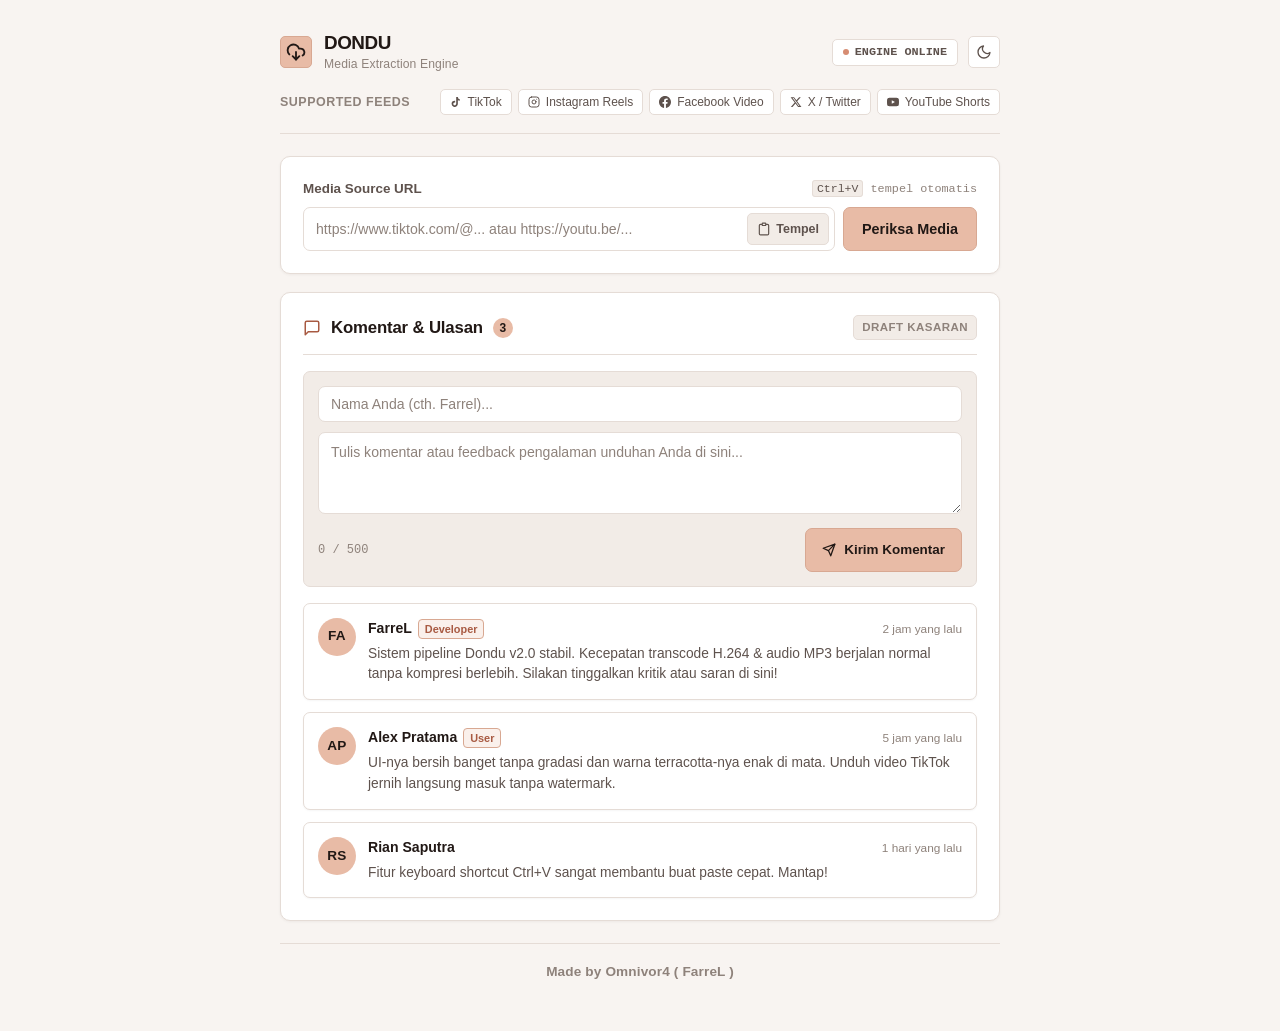
==== commit 3b8fe8e7: "feat(ui): add interactive comments and reviews section prototype" ====
--- a/static/index.html
+++ b/static/index.html
@@ -253,6 +253,58 @@
           <span id="downloadBtnText">Mulai Unduh &amp; Transcoding</span>
         </button>
       </section>
+
+      <!-- Section Komentar (Live Prototype) -->
+      <section class="card comments-card" id="commentsSection">
+        <div class="comments-header">
+          <div class="comments-title-wrap">
+            <svg class="comments-icon" viewBox="0 0 24 24" width="18" height="18" fill="none" stroke="currentColor" stroke-width="2" stroke-linecap="round" stroke-linejoin="round" aria-hidden="true">
+              <path d="M21 15a2 2 0 0 1-2 2H7l-4 4V5a2 2 0 0 1 2-2h14a2 2 0 0 1 2 2z"></path>
+            </svg>
+            <h2 class="comments-title">Komentar &amp; Ulasan</h2>
+            <span class="comments-count" id="commentsCountBadge">0</span>
+          </div>
+          <span class="comments-tag">Draft Kasaran</span>
+        </div>
+
+        <!-- Form Tambah Komentar -->
+        <form id="commentForm" class="comment-form" novalidate>
+          <div class="comment-form-group">
+            <input
+              type="text"
+              id="commentAuthorInput"
+              class="comment-input"
+              placeholder="Nama Anda (cth. Farrel)..."
+              maxlength="50"
+              autocomplete="name"
+              required
+            />
+          </div>
+          <div class="comment-form-group">
+            <textarea
+              id="commentTextInput"
+              class="comment-textarea"
+              rows="3"
+              placeholder="Tulis komentar atau feedback pengalaman unduhan Anda di sini..."
+              maxlength="500"
+              required
+            ></textarea>
+          </div>
+          <div class="comment-form-footer">
+            <span class="comment-char-counter" id="commentCharCounter">0 / 500</span>
+            <button type="submit" id="commentSubmitBtn" class="btn btn-primary btn-comment">
+              <svg viewBox="0 0 24 24" width="14" height="14" fill="none" stroke="currentColor" stroke-width="2.2" stroke-linecap="round" stroke-linejoin="round" aria-hidden="true">
+                <line x1="22" y1="2" x2="11" y2="13"></line>
+                <polygon points="22 2 15 22 11 13 2 9 22 2"></polygon>
+              </svg>
+              <span>Kirim Komentar</span>
+            </button>
+          </div>
+        </form>
+
+        <!-- Daftar Komentar Interaktif -->
+        <div class="comments-list" id="commentsList" aria-live="polite"></div>
+      </section>
     </main>
 
     <!-- Footer -->
--- a/static/styles.css
+++ b/static/styles.css
@@ -808,6 +808,233 @@
   }
 }
 
+/* Comments Section (Live Prototype) */
+.comments-card {
+  display: flex;
+  flex-direction: column;
+  gap: 16px;
+}
+
+.comments-header {
+  display: flex;
+  align-items: center;
+  justify-content: space-between;
+  gap: 12px;
+  padding-bottom: 14px;
+  border-bottom: 1px solid var(--border-color);
+}
+
+.comments-title-wrap {
+  display: flex;
+  align-items: center;
+  gap: 10px;
+}
+
+.comments-icon {
+  color: var(--accent-dark);
+  flex-shrink: 0;
+}
+
+:root[data-theme="dark"] .comments-icon {
+  color: var(--accent);
+}
+
+.comments-title {
+  font-size: 1.05rem;
+  font-weight: 700;
+  letter-spacing: -0.01em;
+  color: var(--text-primary);
+}
+
+.comments-count {
+  display: inline-flex;
+  align-items: center;
+  justify-content: center;
+  min-width: 20px;
+  height: 20px;
+  padding: 0 6px;
+  font-size: 0.75rem;
+  font-weight: 700;
+  color: var(--accent-contrast);
+  background-color: var(--accent);
+  border-radius: 10px;
+}
+
+.comments-tag {
+  font-size: 0.72rem;
+  font-weight: 600;
+  color: var(--text-muted);
+  background-color: var(--bg-subtle);
+  border: 1px solid var(--border-color);
+  padding: 3px 8px;
+  border-radius: var(--radius-sm);
+  text-transform: uppercase;
+  letter-spacing: 0.04em;
+}
+
+.comment-form {
+  display: flex;
+  flex-direction: column;
+  gap: 10px;
+  background-color: var(--bg-subtle);
+  border: 1px solid var(--border-color);
+  border-radius: var(--radius-md);
+  padding: 14px;
+}
+
+.comment-form-group {
+  display: flex;
+  flex-direction: column;
+}
+
+.comment-input,
+.comment-textarea {
+  width: 100%;
+  background-color: var(--bg-input);
+  border: 1px solid var(--border-color);
+  border-radius: var(--radius-md);
+  color: var(--text-primary);
+  font-family: var(--font-sans);
+  font-size: 0.88rem;
+  padding: 9px 12px;
+  outline: none;
+  transition: border-color 0.15s ease, box-shadow 0.15s ease;
+}
+
+.comment-input::placeholder,
+.comment-textarea::placeholder {
+  color: var(--text-muted);
+}
+
+.comment-input:focus-visible,
+.comment-textarea:focus-visible {
+  border-color: var(--border-focus);
+  box-shadow: 0 0 0 3px var(--focus-ring);
+}
+
+.comment-textarea {
+  resize: vertical;
+  min-height: 72px;
+  line-height: 1.45;
+}
+
+.comment-form-footer {
+  display: flex;
+  align-items: center;
+  justify-content: space-between;
+  gap: 12px;
+  padding-top: 4px;
+}
+
+.comment-char-counter {
+  font-size: 0.75rem;
+  color: var(--text-muted);
+  font-family: var(--font-mono);
+}
+
+.btn-comment {
+  padding: 8px 16px;
+  font-size: 0.84rem;
+  border-radius: var(--radius-md);
+  align-self: flex-end;
+}
+
+.comments-list {
+  display: flex;
+  flex-direction: column;
+  gap: 12px;
+}
+
+.comment-item {
+  display: flex;
+  gap: 12px;
+  padding: 14px;
+  background-color: var(--bg-card);
+  border: 1px solid var(--border-color);
+  border-radius: var(--radius-md);
+  box-shadow: var(--shadow-sm);
+  transition: border-color 0.15s ease;
+}
+
+.comment-item:hover {
+  border-color: var(--accent-border);
+}
+
+.comment-avatar {
+  width: 38px;
+  height: 38px;
+  border-radius: 50%;
+  background-color: var(--accent);
+  color: var(--accent-contrast);
+  font-weight: 700;
+  font-size: 0.85rem;
+  display: flex;
+  align-items: center;
+  justify-content: center;
+  flex-shrink: 0;
+  user-select: none;
+  letter-spacing: 0.02em;
+}
+
+.comment-body {
+  flex: 1;
+  min-width: 0;
+}
+
+.comment-meta {
+  display: flex;
+  align-items: baseline;
+  justify-content: space-between;
+  gap: 8px;
+  margin-bottom: 5px;
+}
+
+.comment-author {
+  font-size: 0.88rem;
+  font-weight: 700;
+  color: var(--text-primary);
+}
+
+.comment-badge-author {
+  display: inline-block;
+  margin-left: 6px;
+  font-size: 0.68rem;
+  font-weight: 600;
+  padding: 1px 6px;
+  background-color: var(--accent-soft);
+  color: var(--accent-dark);
+  border-radius: 4px;
+  border: 1px solid var(--accent-border);
+}
+
+:root[data-theme="dark"] .comment-badge-author {
+  color: var(--accent);
+}
+
+.comment-time {
+  font-size: 0.74rem;
+  color: var(--text-muted);
+  white-space: nowrap;
+}
+
+.comment-text {
+  font-size: 0.86rem;
+  line-height: 1.5;
+  color: var(--text-secondary);
+  word-break: break-word;
+  white-space: pre-wrap;
+}
+
+.comments-empty {
+  text-align: center;
+  padding: 24px 16px;
+  color: var(--text-muted);
+  font-size: 0.88rem;
+  border: 1px dashed var(--border-color);
+  border-radius: var(--radius-md);
+  background-color: var(--bg-subtle);
+}
+
 /* Footer */
 .site-footer {
   margin-top: auto;
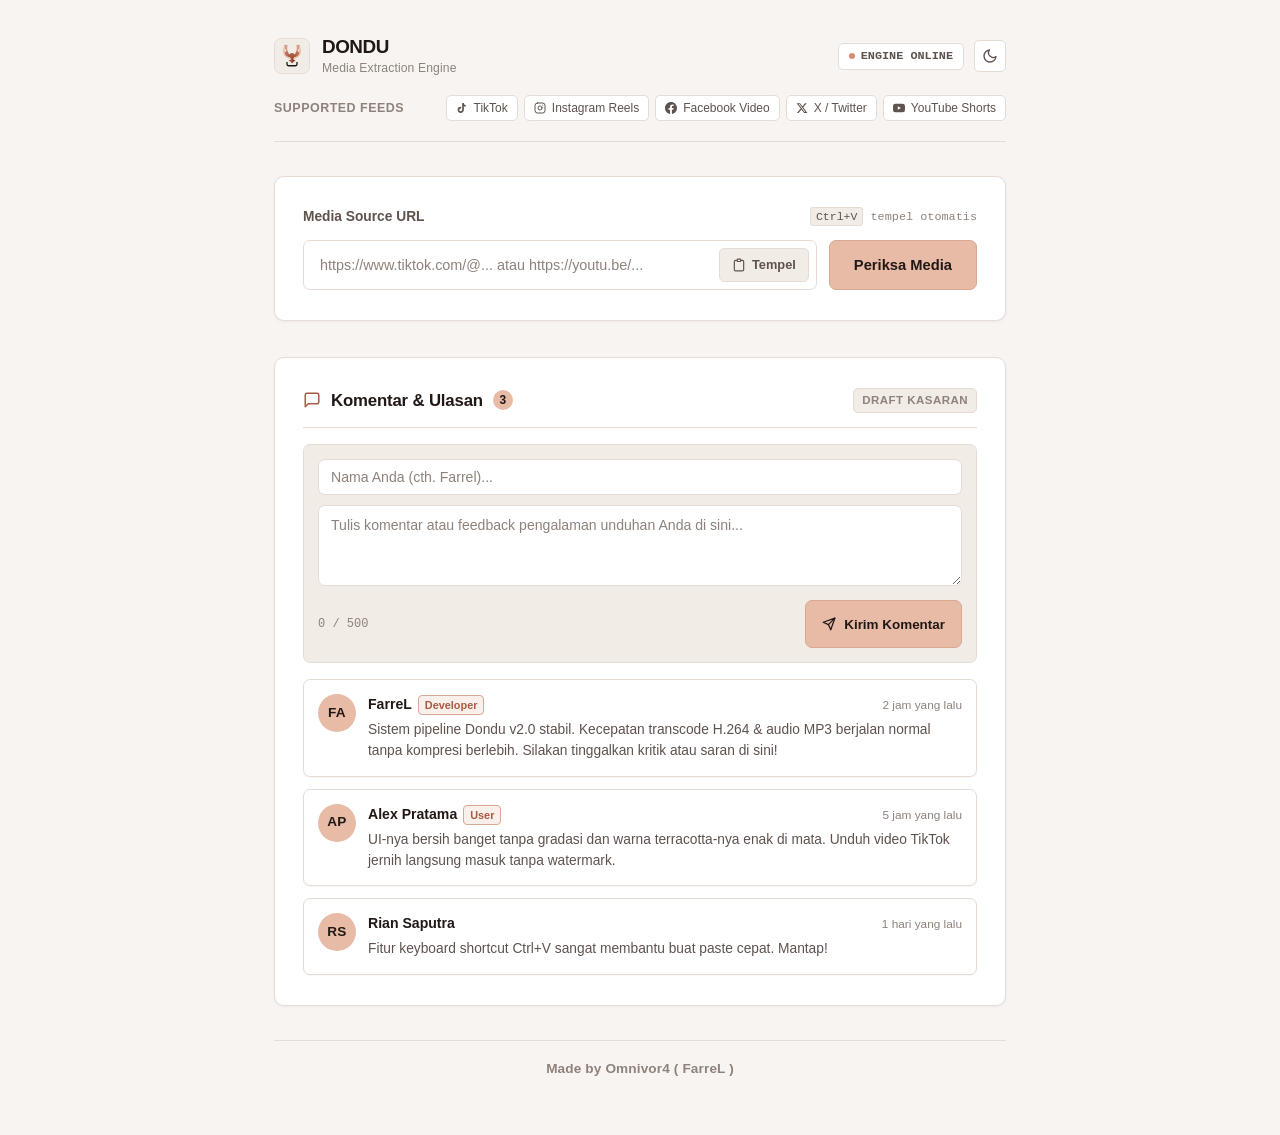
==== commit 4f3489fa: "feat: setup admin dashboard at /DonduFarrel, device analytics, comments CRUD, custom falcon logo, an" ====
--- a/static/index.html
+++ b/static/index.html
@@ -6,6 +6,7 @@
   <meta name="description" content="Dondu — Enterprise Media Transcoding & Downloader untuk TikTok, Instagram, Facebook, X, dan YouTube." />
   <meta name="theme-color" content="#E8BBA6" />
   <title>Dondu — Media Extraction &amp; Transcoding Engine</title>
+  <link rel="icon" type="image/svg+xml" href="/static/dondu-logo.svg" />
   <link rel="stylesheet" href="/static/styles.css" />
 </head>
 <body>
@@ -15,10 +16,17 @@
       <div class="header-top">
         <a href="/" class="brand-block" aria-label="Dondu Beranda">
           <div class="brand-mark" aria-hidden="true">
-            <svg viewBox="0 0 24 24" width="20" height="20" fill="none" stroke="currentColor" stroke-width="2.2" stroke-linecap="round" stroke-linejoin="round">
-              <path d="M4 14.899A7 7 0 1 1 15.71 8h1.79a4.5 4.5 0 0 1 2.5 8.242"></path>
-              <path d="M12 12v9"></path>
-              <path d="m8 17 4 4 4-4"></path>
+            <svg class="brand-logo-svg" viewBox="0 0 120 120" width="28" height="28" fill="none" role="img" aria-hidden="true">
+              <path d="M40 8C38 18 35 32 46 47C35 40 26 28 24 16C23 11 25 8 28 8C31 8 35 12 40 8Z" fill="#D49D87"/>
+              <path d="M28 8C22 22 24 40 38 56C48 68 56 74 58 84C53 77 45 71 36 67C24 61 17 48 19 32C19 22 23 13 28 8Z" fill="#E8BBA6"/>
+              <path d="M38 38C44 48 51 58 56 70C51 66 43 62 36 60C30 58 27 50 28 44C30 38 34 39 38 38Z" fill="#B86C54"/>
+              <path d="M80 8C82 18 85 32 74 47C85 40 94 28 96 16C97 11 95 8 92 8C89 8 85 12 80 8Z" fill="#D49D87"/>
+              <path d="M92 8C98 22 96 40 82 56C72 68 64 74 62 84C67 77 75 71 84 67C96 61 103 48 101 32C101 22 97 13 92 8Z" fill="#E8BBA6"/>
+              <path d="M82 38C76 48 69 58 64 70C69 66 77 62 84 60C90 58 93 50 92 44C90 38 86 39 82 38Z" fill="#B86C54"/>
+              <path d="M60 46C65 46 71 50 74 54C76 56 78 59 81 60C78 63 74 65 70 65C66 69 62 76 60 78C58 76 54 69 50 65C46 65 42 63 39 60C42 59 44 56 46 54C49 50 55 46 60 46Z" fill="#A85A42"/>
+              <polygon points="60,94 44,78 54,78 54,64 66,64 66,78 76,78" fill="#A85A42"/>
+              <polygon points="60,94 60,64 66,64 66,78 76,78" fill="#8C4430"/>
+              <path d="M34 88V98C34 103.5 38.5 108 44 108H76C81.5 108 86 103.5 86 98V88H80V98C80 100.2 78.2 102 76 102H44C41.8 102 40 100.2 40 98V88H34Z" fill="currentColor"/>
             </svg>
           </div>
           <div class="brand-text">
--- a/static/styles.css
+++ b/static/styles.css
@@ -139,22 +139,22 @@
 
 /* Page Shell & Architecture */
 .page-shell {
-  max-width: 760px;
+  max-width: 780px;
   margin: 0 auto;
-  padding: 24px 16px 36px;
+  padding: 30px 20px 52px;
   min-height: 100dvh;
   display: flex;
   flex-direction: column;
-  gap: 20px;
+  gap: 28px;
 }
 
 /* Header & Top Bar */
 .site-header {
   display: flex;
   flex-direction: column;
-  gap: 16px;
+  gap: 18px;
   border-bottom: 1px solid var(--border-color);
-  padding-bottom: 18px;
+  padding-bottom: 20px;
 }
 
 .header-top {
@@ -173,16 +173,23 @@
 }
 
 .brand-mark {
-  width: 32px;
-  height: 32px;
-  background-color: var(--accent);
+  width: 36px;
+  height: 36px;
+  background-color: var(--bg-subtle);
   color: var(--accent-contrast);
-  border: 1px solid var(--accent-border);
-  border-radius: var(--radius-sm);
+  border: 1px solid var(--border-color);
+  border-radius: var(--radius-md);
   display: inline-flex;
   align-items: center;
   justify-content: center;
   flex-shrink: 0;
+  padding: 4px;
+}
+
+.brand-logo-svg {
+  width: 28px;
+  height: 28px;
+  display: block;
 }
 
 .brand-text {
@@ -323,7 +330,7 @@
 .main-content {
   display: flex;
   flex-direction: column;
-  gap: 18px;
+  gap: 32px;
   flex: 1;
 }
 
@@ -332,7 +339,7 @@
   background-color: var(--bg-card);
   border: 1px solid var(--border-color);
   border-radius: var(--radius-lg);
-  padding: 18px;
+  padding: 24px;
   box-shadow: var(--shadow-card);
 }
 
@@ -340,11 +347,11 @@
   display: flex;
   justify-content: space-between;
   align-items: center;
-  margin-bottom: 8px;
+  margin-bottom: 12px;
 }
 
 .input-label {
-  font-size: 0.84rem;
+  font-size: 0.86rem;
   font-weight: 600;
   color: var(--text-secondary);
 }
@@ -359,7 +366,7 @@
   background-color: var(--bg-subtle);
   border: 1px solid var(--border-color);
   border-radius: 3px;
-  padding: 1px 4px;
+  padding: 2px 5px;
   font-size: 0.72rem;
   color: var(--text-secondary);
 }
@@ -367,7 +374,7 @@
 .input-group {
   display: flex;
   flex-direction: column;
-  gap: 8px;
+  gap: 12px;
 }
 
 .input-wrapper {
@@ -379,9 +386,9 @@
 
 .url-input {
   width: 100%;
-  height: 44px;
-  padding: 0 94px 0 12px;
-  font-size: 0.92rem;
+  height: 50px;
+  padding: 0 100px 0 16px;
+  font-size: 0.94rem;
   font-family: var(--font-sans);
   color: var(--text-primary);
   background-color: var(--bg-input);
@@ -392,33 +399,33 @@
 }
 
 .url-input.has-value {
-  padding-right: 40px;
+  padding-right: 44px;
 }
 
 .url-input::placeholder {
   color: var(--text-muted);
-  font-size: 0.88rem;
+  font-size: 0.9rem;
 }
 
 .url-input:focus {
   border-color: var(--border-focus);
-  box-shadow: 0 0 0 2px var(--focus-ring);
+  box-shadow: 0 0 0 3px var(--focus-ring);
 }
 
 .paste-action-btn {
   position: absolute;
-  right: 6px;
-  height: 32px;
-  padding: 0 9px;
+  right: 8px;
+  height: 34px;
+  padding: 0 12px;
   border: 1px solid var(--border-color);
   border-radius: var(--radius-sm);
   background-color: var(--bg-subtle);
   color: var(--text-secondary);
-  font-size: 0.78rem;
+  font-size: 0.8rem;
   font-weight: 600;
   display: inline-flex;
   align-items: center;
-  gap: 5px;
+  gap: 6px;
   cursor: pointer;
   transition: border-color 0.15s ease, color 0.15s ease, background-color 0.15s ease;
 }
@@ -451,9 +458,9 @@
 
 /* Action Buttons */
 .btn {
-  height: 44px;
-  padding: 0 18px;
-  font-size: 0.9rem;
+  height: 48px;
+  padding: 0 20px;
+  font-size: 0.92rem;
   font-weight: 600;
   font-family: var(--font-sans);
   border-radius: var(--radius-md);
@@ -1056,12 +1063,16 @@
 /* Responsive Grid Adjustments */
 @media (min-width: 580px) {
   .page-shell {
-    padding: 32px 20px 48px;
-    gap: 22px;
+    padding: 36px 24px 56px;
+    gap: 34px;
   }
 
+  .main-content {
+    gap: 36px;
+  }
+
   .card {
-    padding: 22px;
+    padding: 30px 28px;
   }
 
   .input-group {
@@ -1070,6 +1081,8 @@
 
   .btn-inspect {
     width: auto;
+    height: 50px;
+    padding: 0 24px;
   }
 
   .inspector-grid {
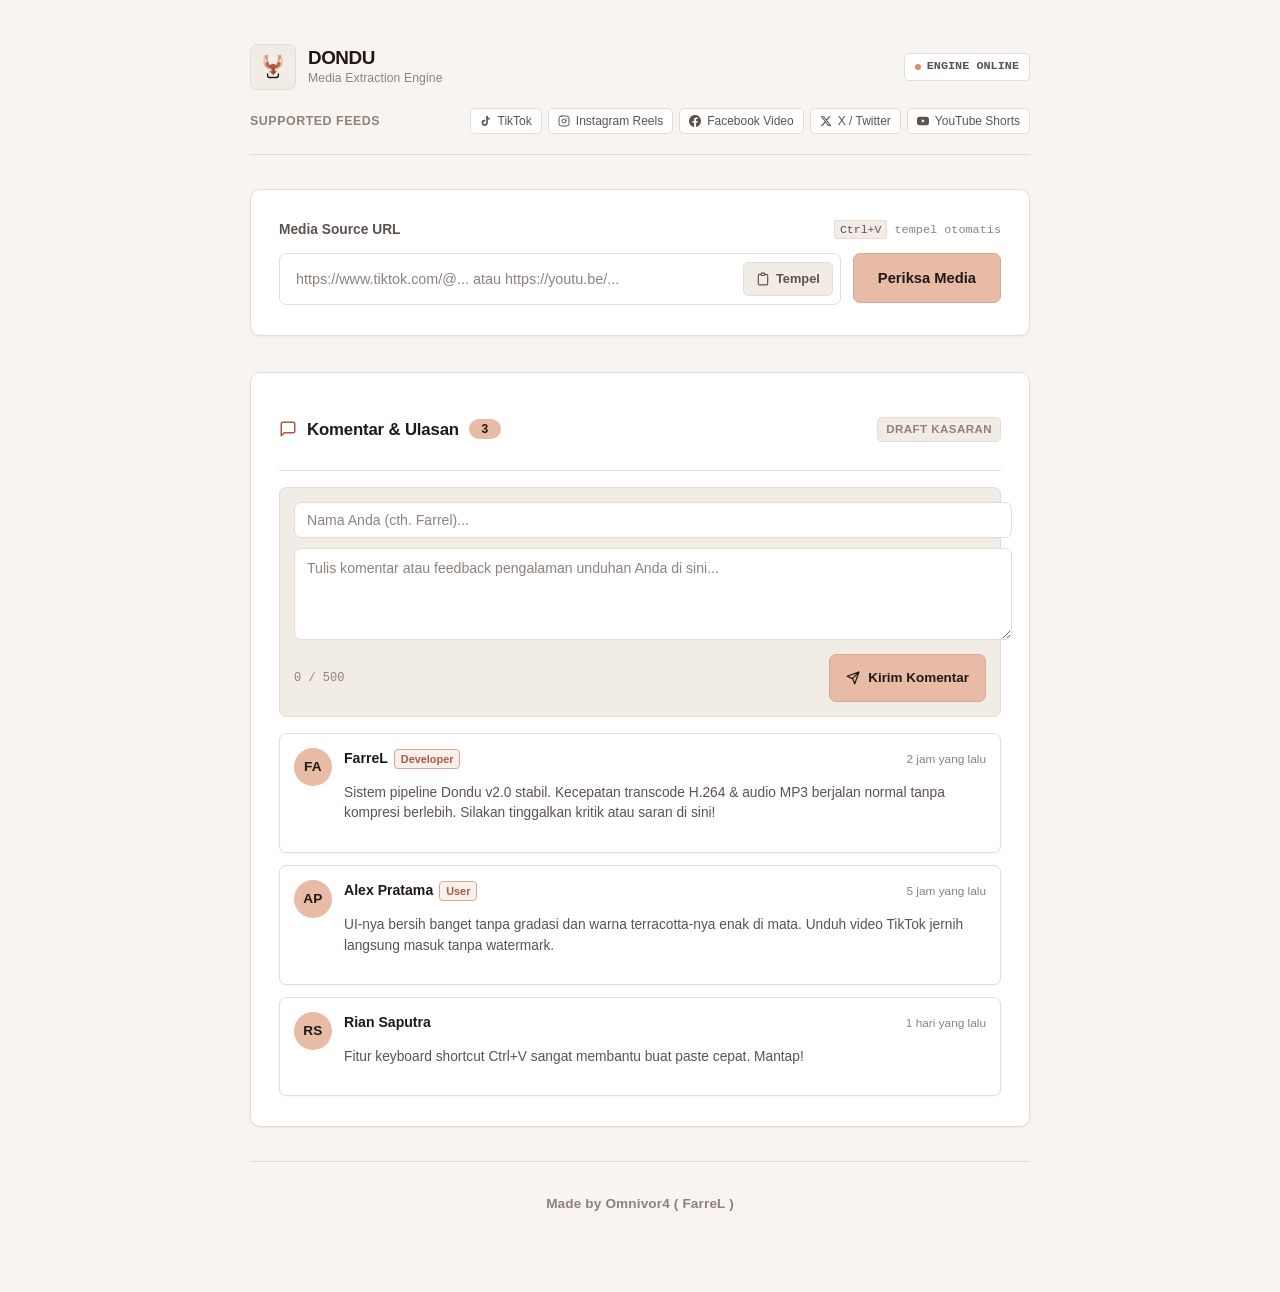
==== commit 9afd725f: "feat(theme): enforce strict light theme and remove dark mode toggle" ====
--- a/static/index.html
+++ b/static/index.html
@@ -1,5 +1,5 @@
 <!DOCTYPE html>
-<html lang="id">
+<html lang="id" data-theme="light">
 <head>
   <meta charset="UTF-8" />
   <meta name="viewport" content="width=device-width, initial-scale=1.0" />
@@ -40,16 +40,6 @@
             <span class="status-indicator" aria-hidden="true"></span>
             <span>ENGINE ONLINE</span>
           </div>
-          <button type="button" id="themeToggleBtn" class="theme-toggle" aria-label="Ganti mode tampilan" title="Ganti tema tampilan">
-            <svg class="icon-sun" viewBox="0 0 24 24" width="16" height="16" fill="none" stroke="currentColor" stroke-width="2" stroke-linecap="round" stroke-linejoin="round" aria-hidden="true">
-              <circle cx="12" cy="12" r="4"></circle>
-              <path d="M12 2v2M12 20v2M4.93 4.93l1.41 1.41M17.66 17.66l1.41 1.41M2 12h2M20 12h2M6.34 17.66l-1.41 1.41M19.07 4.93l-1.41 1.41"></path>
-            </svg>
-            <svg class="icon-moon" viewBox="0 0 24 24" width="16" height="16" fill="none" stroke="currentColor" stroke-width="2" stroke-linecap="round" stroke-linejoin="round" aria-hidden="true">
-              <path d="M21 12.79A9 9 0 1 1 11.21 3 7 7 0 0 0 21 12.79z"></path>
-            </svg>
-            <span class="sr-only">Tema</span>
-          </button>
         </div>
       </div>
 
--- a/static/styles.css
+++ b/static/styles.css
@@ -38,78 +38,14 @@
   --font-mono: ui-monospace, "SF Mono", "Segoe UI Mono", Menlo, Consolas, monospace;
 }
 
-@media (prefers-color-scheme: dark) {
-  :root:not([data-theme="light"]) {
-    --bg-page: #151211;
-    --bg-card: #1D1817;
-    --bg-subtle: #26201E;
-    --bg-input: #191413;
-    --text-primary: #F7F2EF;
-    --text-secondary: #C6BBB5;
-    --text-muted: #8F827B;
-    --border-color: #312724;
-    --border-focus: #E8BBA6;
-    --focus-ring: rgba(232, 187, 166, 0.3);
-    --shadow-card: 0 1px 3px rgba(0, 0, 0, 0.4);
-    --shadow-sm: 0 1px 2px rgba(0, 0, 0, 0.3);
-
-    --danger-bg: #2D1614;
-    --danger-border: #57221E;
-    --danger-text: #FCA5A5;
-
-    --accent-contrast: #181210;
-    --accent-soft: rgba(232, 187, 166, 0.16);
-    --accent-border: rgba(232, 187, 166, 0.38);
-    --accent-hover: #F0C7B5;
-    --accent-active: #DDAA95;
-  }
-}
-
-:root[data-theme="dark"] {
-  --bg-page: #151211;
-  --bg-card: #1D1817;
-  --bg-subtle: #26201E;
-  --bg-input: #191413;
-  --text-primary: #F7F2EF;
-  --text-secondary: #C6BBB5;
-  --text-muted: #8F827B;
-  --border-color: #312724;
-  --border-focus: #E8BBA6;
-  --focus-ring: rgba(232, 187, 166, 0.3);
-  --shadow-card: 0 1px 3px rgba(0, 0, 0, 0.4);
-  --shadow-sm: 0 1px 2px rgba(0, 0, 0, 0.3);
-
-  --danger-bg: #2D1614;
-  --danger-border: #57221E;
-  --danger-text: #FCA5A5;
-
-  --accent-contrast: #181210;
-  --accent-soft: rgba(232, 187, 166, 0.16);
-  --accent-border: rgba(232, 187, 166, 0.38);
-  --accent-hover: #F0C7B5;
-  --accent-active: #DDAA95;
-}
-
-*,
-*::before,
-*::after {
-  box-sizing: border-box;
-  margin: 0;
-  padding: 0;
-}
-
 html {
   font-family: var(--font-sans);
   -webkit-text-size-adjust: 100%;
-  color-scheme: light dark;
-}
-
-:root[data-theme="light"] {
   color-scheme: light;
 }
 
-:root[data-theme="dark"] {
-  color-scheme: dark;
+:root {
+  color-scheme: light;
 }
 
 body {
@@ -239,44 +175,7 @@
   display: inline-block;
 }
 
-.theme-toggle {
-  background-color: var(--bg-card);
-  color: var(--text-secondary);
-  border: 1px solid var(--border-color);
-  border-radius: var(--radius-sm);
-  width: 32px;
-  height: 32px;
-  display: inline-flex;
-  align-items: center;
-  justify-content: center;
-  cursor: pointer;
-  transition: border-color 0.15s ease, color 0.15s ease;
-}
-
-.theme-toggle:hover {
-  border-color: var(--border-focus);
-  color: var(--text-primary);
-}
-
-:root[data-theme="dark"] .icon-moon {
-  display: none;
-}
-
-:root[data-theme="light"] .icon-sun {
-  display: none;
-}
-
-@media (prefers-color-scheme: dark) {
-  :root:not([data-theme="light"]) .icon-moon {
-    display: none;
-  }
-}
-
-@media (prefers-color-scheme: light) {
-  :root:not([data-theme="dark"]) .icon-sun {
-    display: none;
-  }
-}
+
 
 /* Platform Matrix Bar */
 .platform-row {
@@ -495,7 +394,6 @@
 
 .btn:focus-visible,
 .segment-btn:focus-visible,
-.theme-toggle:focus-visible,
 .paste-action-btn:focus-visible,
 .clear-action-btn:focus-visible {
   outline: 2px solid var(--border-focus);
@@ -765,10 +663,6 @@
   font-weight: 700;
 }
 
-:root[data-theme="dark"] .pipeline-percent {
-  color: var(--accent);
-}
-
 .progress-track {
   width: 100%;
   height: 6px;
@@ -782,10 +676,6 @@
   background-color: var(--accent-dark);
   border-radius: var(--radius-sm);
   transition: width 0.25s linear;
-}
-
-:root[data-theme="dark"] .progress-fill {
-  background-color: var(--accent);
 }
 
 .btn-download {
@@ -804,11 +694,6 @@
   animation: spin 0.75s linear infinite;
 }
 
-:root[data-theme="dark"] .spinner {
-  border-color: rgba(24, 18, 16, 0.35);
-  border-top-color: var(--accent-contrast);
-}
-
 @keyframes spin {
   to {
     transform: rotate(360deg);
@@ -840,10 +725,6 @@
 .comments-icon {
   color: var(--accent-dark);
   flex-shrink: 0;
-}
-
-:root[data-theme="dark"] .comments-icon {
-  color: var(--accent);
 }
 
 .comments-title {
@@ -1014,9 +895,7 @@
   border: 1px solid var(--accent-border);
 }
 
-:root[data-theme="dark"] .comment-badge-author {
-  color: var(--accent);
-}
+
 
 .comment-time {
   font-size: 0.74rem;
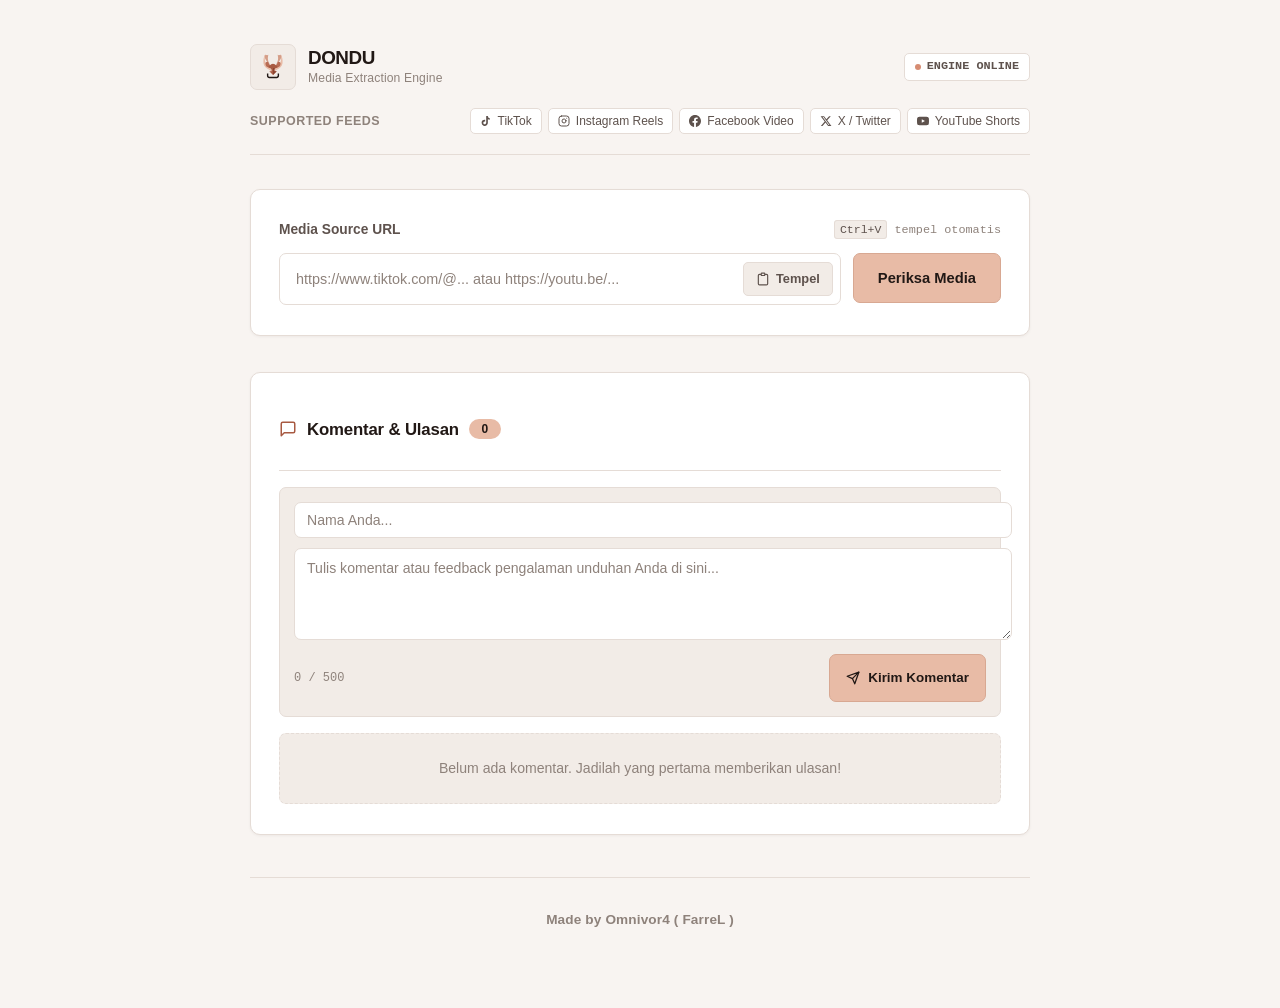
==== commit 3fae2bfb: "feat(publish): clean dummy comments, seed data, and draft tags for production release" ====
--- a/static/index.html
+++ b/static/index.html
@@ -262,7 +262,6 @@
             <h2 class="comments-title">Komentar &amp; Ulasan</h2>
             <span class="comments-count" id="commentsCountBadge">0</span>
           </div>
-          <span class="comments-tag">Draft Kasaran</span>
         </div>
 
         <!-- Form Tambah Komentar -->
@@ -272,7 +271,7 @@
               type="text"
               id="commentAuthorInput"
               class="comment-input"
-              placeholder="Nama Anda (cth. Farrel)..."
+              placeholder="Nama Anda..."
               maxlength="50"
               autocomplete="name"
               required
